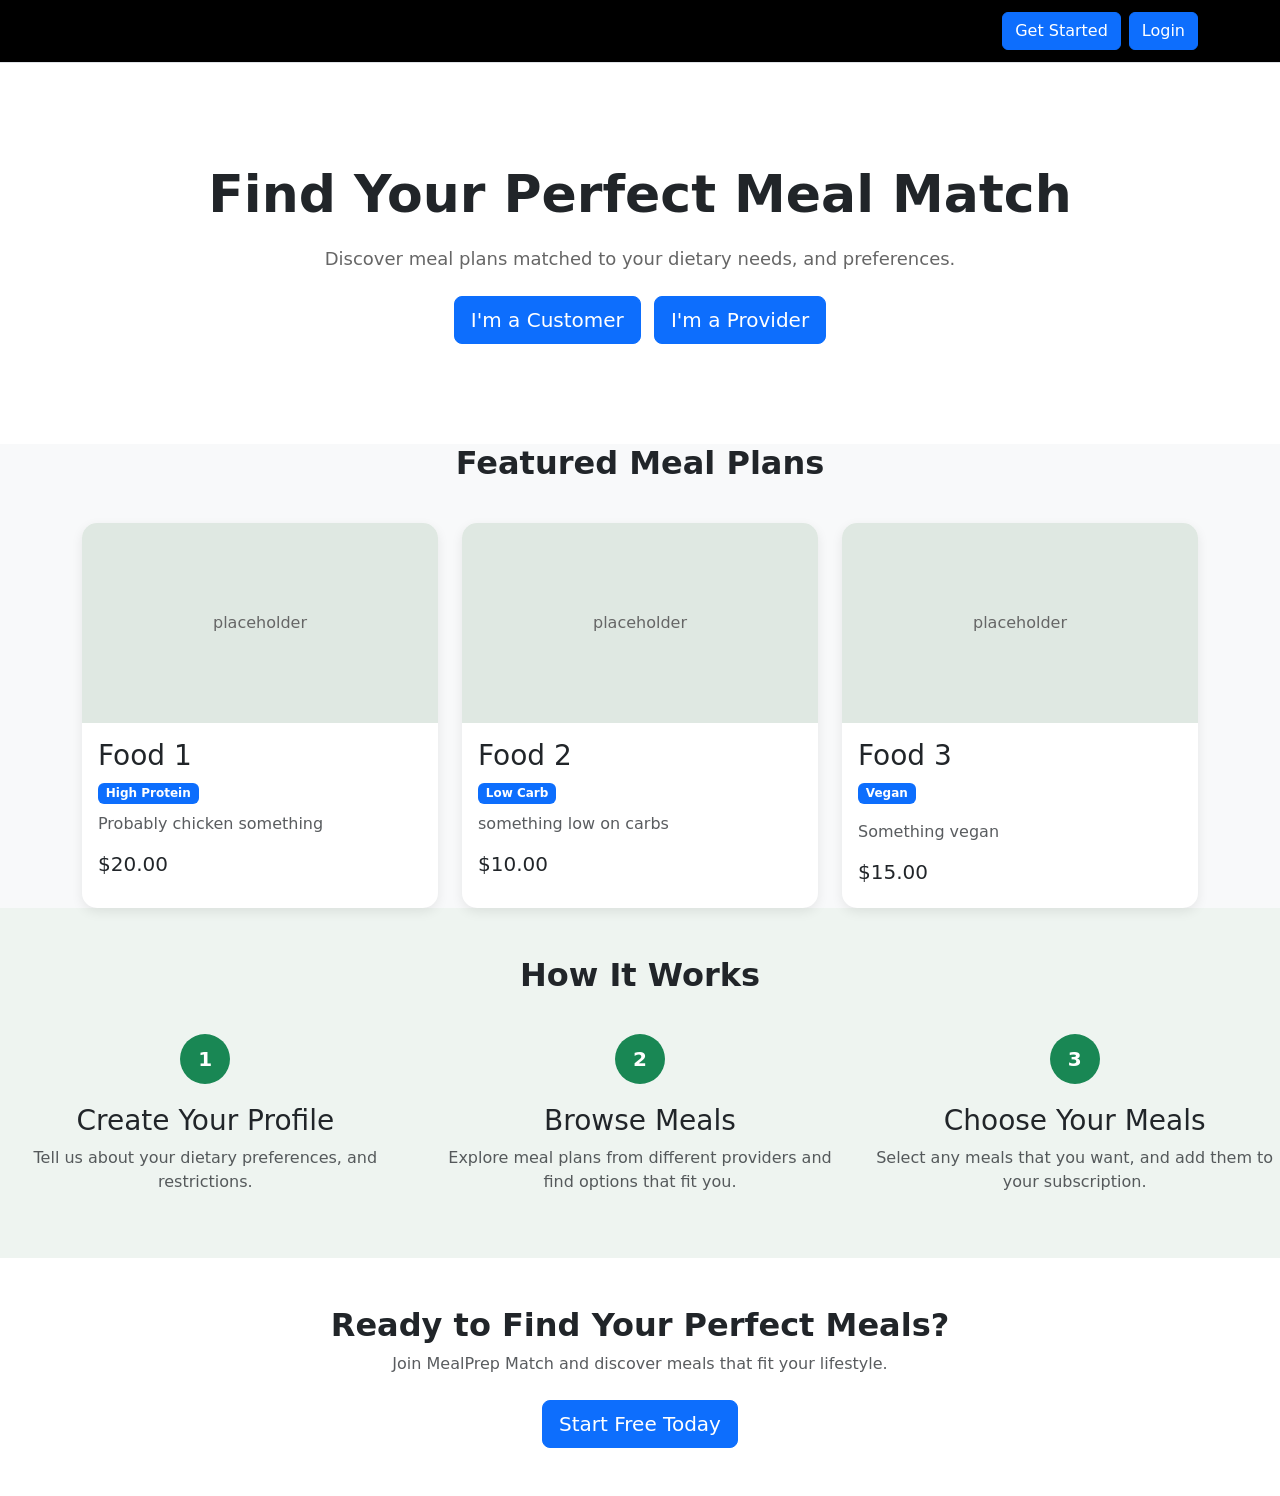
==== high-fidelity-prototype/index.html @ f67bd0d3 "Index.html basically done" ====
<!DOCTYPE html>
<html lang="en">
<head>
    <meta charset="UTF-8">
    <meta name="viewport" content="width=device-width, initial-scale=1.0">

    <title>MealPrep Match</title>

    <link href="https://cdn.jsdelivr.net/npm/bootstrap@5.3.8/dist/css/bootstrap.min.css"
          rel="stylesheet"
          integrity="sha384-sRIl4kxILFvY47J16cr9ZwB07vP4J8+LH7qKQnuqkuIAvNWLzeN8tE5YBujZqJLB"
          crossorigin="anonymous">

    <style>

        body {
            background-color: #f8f9fa;
        }

        .navbar-brand {
            font-weight: bold;
            font-size: 24px;
        }

        .Intro {
            background-color: white;
            padding: 100px 20px;
        }

        .Intro h1 {
            font-size: 52px;
            font-weight: bold;
        }

        .Intro p {
            font-size: 18px;
            color: #666;
            max-width: 650px;
            margin: 20px auto;
        }

        .section-title {
            font-weight: bold;
            margin-bottom: 40px;
        }

        .meal-card {
            border: none;
            border-radius: 15px;
            overflow: hidden;
            box-shadow: 0 4px 12px rgba(0, 0, 0, 0.08);
        }

        .meal-image {
            height: 200px;
            background-color: #dfe8e2;
            display: flex;
            align-items: center;
            justify-content: center;
            color: #666;
        }

        .how-it-works {
            background-color: #eef4f0;
        }

        .step-number {
            width: 50px;
            height: 50px;
            border-radius: 50%;
            background-color: #198754;
            color: white;
            display: flex;
            align-items: center;
            justify-content: center;
            margin: 0 auto 20px;
            font-weight: bold;
            font-size: 20px;
        }

        .bottom-section {
            background-color: white;
        }

        footer {
            background-color: #212529;
            color: white;
        }

    </style>
</head>


<body>

    <nav class="navbar navbar-expand-lg bg-black border-bottom">
        <div class="container">

            <a class="navbar-brand" href="index.html">
                MealPrep Match
            </a>

            <div class="d-flex gap-2">
                <a href="customer/register.html"
                   class="btn btn-primary">
                    Get Started
                </a>

                <a href="login.html"
                   class="btn btn-primary">
                    Login
                </a>
            </div>

        </div>
    </nav>


    <header class="Intro text-center">

        <div class="container">

            <h1>Find Your Perfect Meal Match</h1>

            <p>
                Discover meal plans matched to your dietary needs,
                and preferences.
            </p>

            <div class="mt-4">

                <a href="customer/register.html"
                   class="btn btn-primary btn-lg me-2">
                    I'm a Customer
                </a>

                <a href="provider/register.html"
                   class="btn btn-primary btn-lg">
                    I'm a Provider
                </a>

            </div>

        </div>

    </header>


    <section class="cards">

        <div class="container">

            <h2 class="text-center section-title">
                Featured Meal Plans
            </h2>

            <div class="row g-4">


                <div class="col-md-4">

                    <div class="card meal-card h-100">

                        <div class="meal-image">
                            placeholder
                        </div>

                        <div class="card-body">

                            <h3 class="card-title">
                                Food 1
                            </h3>

                            <span class="badge bg-primary mb-2">
                                High Protein
                            </span>

                            <p class="card-text text-muted">
                                Probably chicken something
                            </p>

                            <h5>$20.00</h5>

                        </div>

                    </div>

                </div>


                <div class="col-md-4">

                    <div class="card meal-card h-100">

                        <div class="meal-image">
                            placeholder
                        </div>

                        <div class="card-body">

                            <h3 class="card-title">
                                Food 2
                            </h3>

                            <span class="badge bg-primary mb-2">
                                Low Carb
                            </span>

                            <p class="card-text text-muted">
                                something low on carbs
                            </p>

                            <h5>$10.00</h5>

                        </div>

                    </div>

                </div>


                <div class="col-md-4">

                    <div class="card meal-card h-100">

                        <div class="meal-image">
                            placeholder
                        </div>

                        <div class="card-body">

                            <h3 class="card-title">
                                Food 3
                            </h3>

                            <span class="badge bg-primary mb-3">
                                Vegan
                            </span>

                            <p class="card-text text-muted">
                                Something vegan
                            </p>

                            <h5>$15.00</h5>

                        </div>

                    </div>

                </div>

            </div>

        </div>

    </section>


    <section class="how-it-works py-5">

        <div class="HIW">

            <h2 class="text-center section-title">
                How It Works
            </h2>

            <div class="row text-center g-4">


                <div class="col-md-4">

                    <div class="step-number">
                        1
                    </div>

                    <h3>Create Your Profile</h3>

                    <p class="text-muted">
                        Tell us about your dietary preferences,
                        and restrictions.
                    </p>

                </div>


                <div class="col-md-4">

                    <div class="step-number">
                        2
                    </div>

                    <h3>Browse Meals</h3>

                    <p class="text-muted">
                        Explore meal plans from different
                        providers and find options that fit you.
                    </p>

                </div>


                <div class="col-md-4">

                    <div class="step-number">
                        3
                    </div>

                    <h3>Choose Your Meals</h3>

                    <p class="text-muted">
                        Select any meals that you want,
                        and add them to your subscription.
                    </p>

                </div>

            </div>

        </div>

    </section>


    <section class="bottom-section py-5 text-center">

        <div class="container">

            <h2 class="fw-bold">
                Ready to Find Your Perfect Meals?
            </h2>

            <p class="text-muted mb-4">
                Join MealPrep Match and discover meals
                that fit your lifestyle.
            </p>

            <a href="customer/register.html"
               class="btn btn-primary btn-lg">
                Start Free Today
            </a>

        </div>

    </section>


</body>
</html>
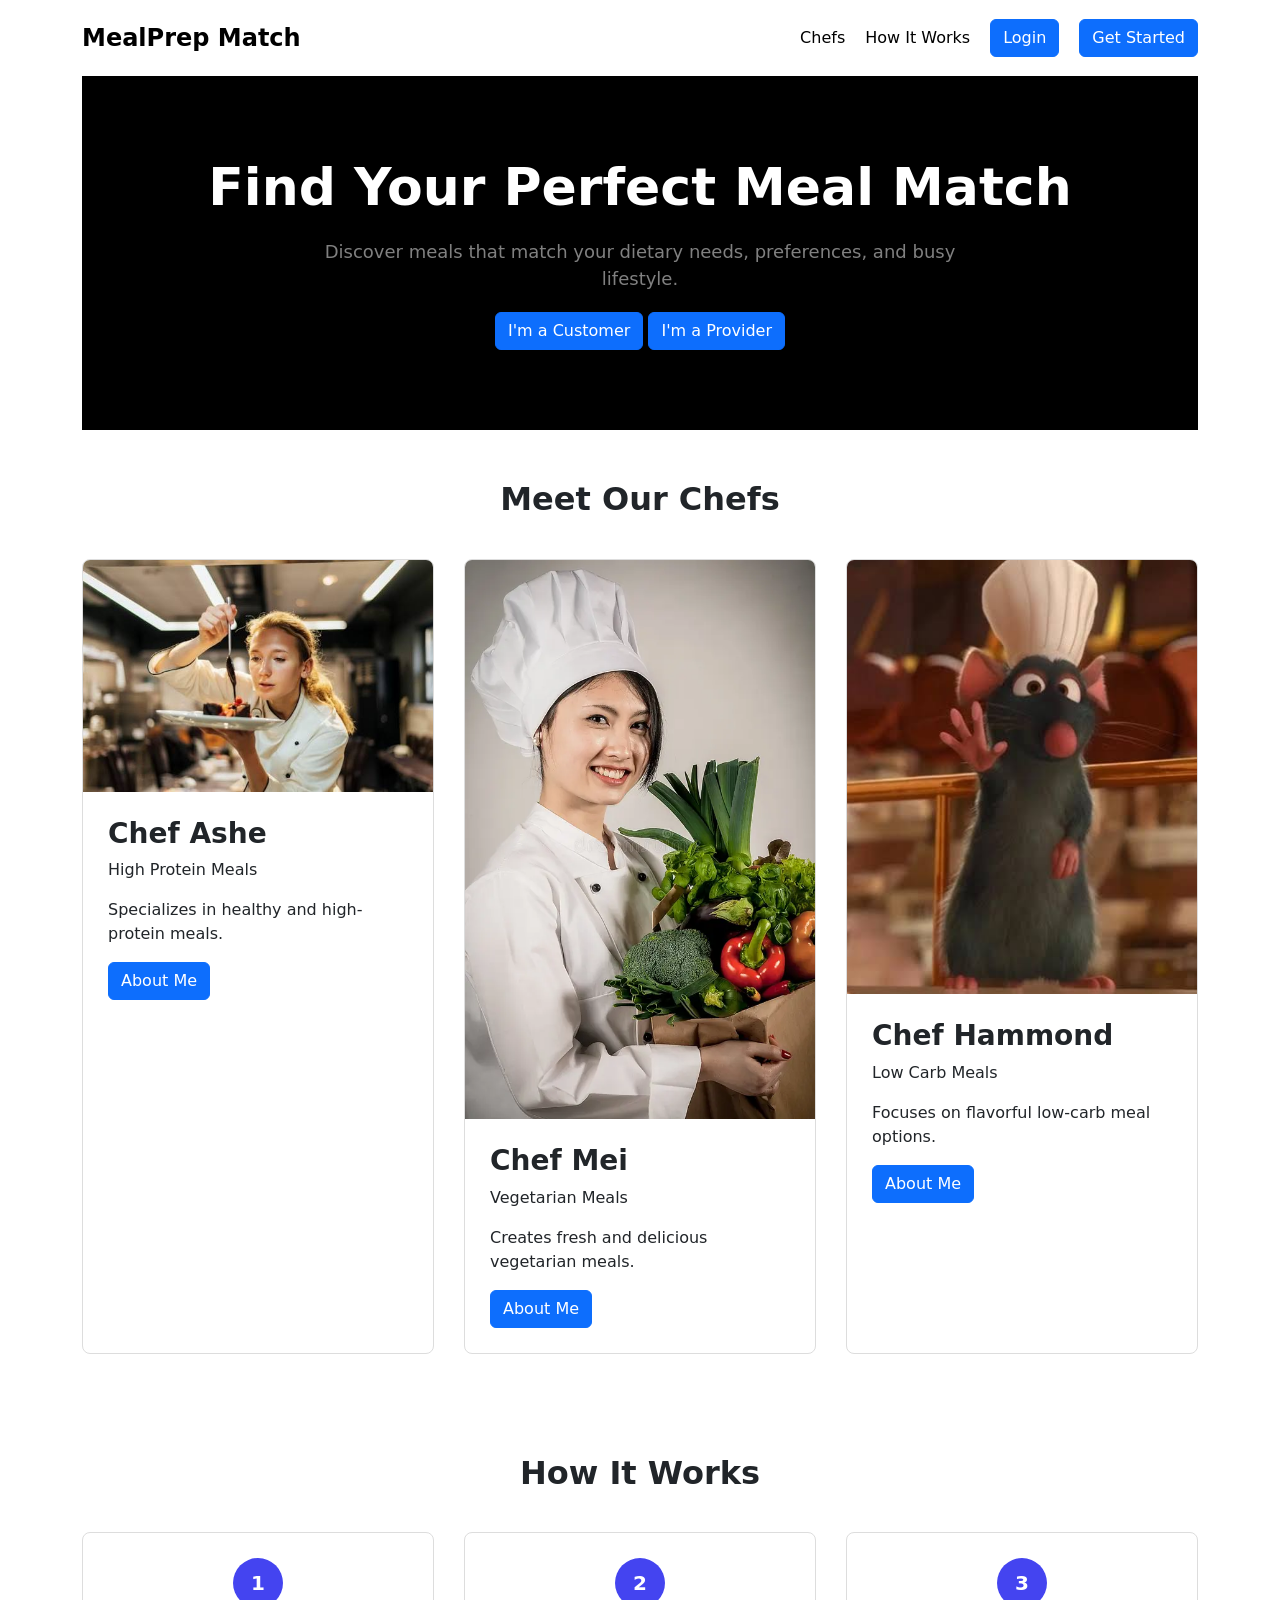
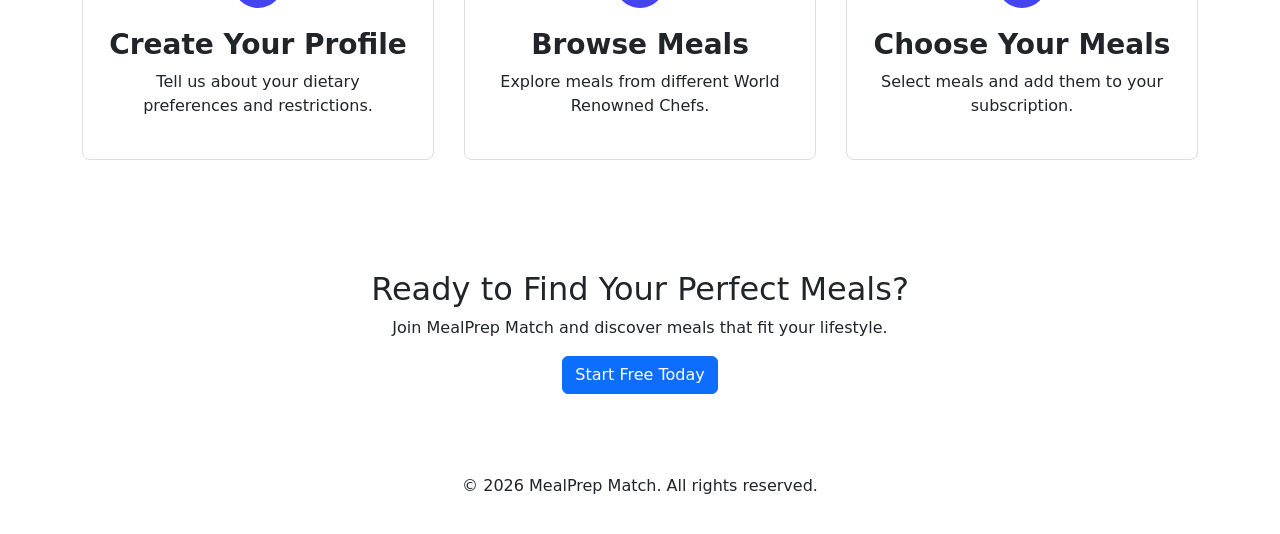
==== commit 908d0fa5: "Index Finished" ====
--- a/high-fidelity-prototype/index.html
+++ b/high-fidelity-prototype/index.html
@@ -1,348 +1,303 @@
 <!DOCTYPE html>
 <html lang="en">
+
 <head>
+
     <meta charset="UTF-8">
     <meta name="viewport" content="width=device-width, initial-scale=1.0">
 
+    <!-- Bootstrap -->
+    <link href="https://cdn.jsdelivr.net/npm/bootstrap@5.0.2/dist/css/bootstrap.min.css" rel="stylesheet">
+
+    <!-- Our CSS -->
+    <link rel="stylesheet" href="styles.css">
+
     <title>MealPrep Match</title>
 
-    <link href="https://cdn.jsdelivr.net/npm/bootstrap@5.3.8/dist/css/bootstrap.min.css"
-          rel="stylesheet"
-          integrity="sha384-sRIl4kxILFvY47J16cr9ZwB07vP4J8+LH7qKQnuqkuIAvNWLzeN8tE5YBujZqJLB"
-          crossorigin="anonymous">
-
-    <style>
-
-        body {
-            background-color: #f8f9fa;
-        }
-
-        .navbar-brand {
-            font-weight: bold;
-            font-size: 24px;
-        }
-
-        .Intro {
-            background-color: white;
-            padding: 100px 20px;
-        }
-
-        .Intro h1 {
-            font-size: 52px;
-            font-weight: bold;
-        }
-
-        .Intro p {
-            font-size: 18px;
-            color: #666;
-            max-width: 650px;
-            margin: 20px auto;
-        }
-
-        .section-title {
-            font-weight: bold;
-            margin-bottom: 40px;
-        }
-
-        .meal-card {
-            border: none;
-            border-radius: 15px;
-            overflow: hidden;
-            box-shadow: 0 4px 12px rgba(0, 0, 0, 0.08);
-        }
-
-        .meal-image {
-            height: 200px;
-            background-color: #dfe8e2;
-            display: flex;
-            align-items: center;
-            justify-content: center;
-            color: #666;
-        }
-
-        .how-it-works {
-            background-color: #eef4f0;
-        }
-
-        .step-number {
-            width: 50px;
-            height: 50px;
-            border-radius: 50%;
-            background-color: #198754;
-            color: white;
-            display: flex;
-            align-items: center;
-            justify-content: center;
-            margin: 0 auto 20px;
-            font-weight: bold;
-            font-size: 20px;
-        }
-
-        .bottom-section {
-            background-color: white;
-        }
-
-        footer {
-            background-color: #212529;
-            color: white;
-        }
-
-    </style>
 </head>
 
-
 <body>
 
-    <nav class="navbar navbar-expand-lg bg-black border-bottom">
-        <div class="container">
-
-            <a class="navbar-brand" href="index.html">
-                MealPrep Match
+    <div class="container">
+
+        <!-- Navigation -->
+
+        <nav>
+
+            <div class="navbar">
+
+                <a href="index.html" class="navbar-brand">
+                    MealPrep Match
+                </a>
+
+                <ul class="nav-links">
+
+                    <li>
+                        <a href="#chefs">
+                            Chefs
+                        </a>
+                    </li>
+
+                    <li>
+                        <a href="#how-it-works">
+                            How It Works
+                        </a>
+                    </li>
+
+                    <li>
+                        <a href="login.html" class="btn btn-primary">
+                            Login
+                        </a>
+                    </li>
+
+                    <li>
+                        <a href="customer/register.html" class="btn btn-primary">
+                            Get Started
+                        </a>
+                    </li>
+
+                </ul>
+
+            </div>
+
+        </nav>
+
+
+        <!-- Introduction -->
+
+        <section class="intro text-center">
+
+            <h1>
+                Find Your Perfect Meal Match
+            </h1>
+
+            <p>
+                Discover meals that match your dietary needs,
+                preferences, and busy lifestyle.
+            </p>
+
+            <a href="customer/register.html" class="btn btn-primary">
+                I'm a Customer
             </a>
 
-            <div class="d-flex gap-2">
-                <a href="customer/register.html"
-                   class="btn btn-primary">
-                    Get Started
-                </a>
-
-                <a href="login.html"
-                   class="btn btn-primary">
-                    Login
-                </a>
+            <a href="provider/register.html" class="btn btn-primary">
+                I'm a Provider
+            </a>
+
+        </section>
+
+
+        <!-- Featured Chefs -->
+
+        <section class="section" id="chefs">
+
+            <h2 class="text-center section-title">
+                Meet Our Chefs
+            </h2>
+
+            <div class="grid grid-3">
+
+                <!-- Chef 1 -->
+
+                <div class="card">
+
+                    <img src="chef1.jpg" class="card-img-top" alt="Chef ">
+
+                    <div class="card-body">
+
+                        <h3>
+                            Chef Ashe
+                        </h3>
+
+                        <p>
+                            High Protein Meals
+                        </p>
+
+                        <p>
+                            Specializes in healthy and high-protein meals.
+                        </p>
+
+                        <a href="AboutMe.html" class="btn btn-primary">
+                            About Me
+                        </a>
+
+                    </div>
+
+                </div>
+
+
+                <!-- Chef 2 -->
+
+                <div class="card">
+
+                    <img src="ChefV.webp" class="card-img-top" alt="Chef Sarah">
+
+                    <div class="card-body">
+
+                        <h3>
+                            Chef Mei
+                        </h3>
+
+                        <p>
+                            Vegetarian Meals
+                        </p>
+
+                        <p>
+                            Creates fresh and delicious vegetarian meals.
+                        </p>
+
+                        <a href="AboutMe.html" class="btn btn-primary">
+                            About Me
+                        </a>
+
+                    </div>
+
+                </div>
+
+
+                <!-- Chef 3 -->
+
+                <div class="card">
+
+                    <img src="remy.jpg" class="card-img-top" alt="Chef Mike">
+
+                    <div class="card-body">
+
+                        <h3>
+                            Chef Hammond
+                        </h3>
+
+                        <p>
+                            Low Carb Meals
+                        </p>
+
+                        <p>
+                            Focuses on flavorful low-carb meal options.
+                        </p>
+
+                        <a href="AboutMe.html" class="btn btn-primary">
+                            About Me
+                        </a>
+
+                    </div>
+
+                </div>
+
             </div>
 
-        </div>
-    </nav>
-
-
-    <header class="Intro text-center">
-
-        <div class="container">
-
-            <h1>Find Your Perfect Meal Match</h1>
-
-            <p>
-                Discover meal plans matched to your dietary needs,
-                and preferences.
-            </p>
-
-            <div class="mt-4">
-
-                <a href="customer/register.html"
-                   class="btn btn-primary btn-lg me-2">
-                    I'm a Customer
-                </a>
-
-                <a href="provider/register.html"
-                   class="btn btn-primary btn-lg">
-                    I'm a Provider
-                </a>
-
-            </div>
-
-        </div>
-
-    </header>
-
-
-    <section class="cards">
-
-        <div class="container">
-
-            <h2 class="text-center section-title">
-                Featured Meal Plans
-            </h2>
-
-            <div class="row g-4">
-
-
-                <div class="col-md-4">
-
-                    <div class="card meal-card h-100">
-
-                        <div class="meal-image">
-                            placeholder
-                        </div>
-
-                        <div class="card-body">
-
-                            <h3 class="card-title">
-                                Food 1
-                            </h3>
-
-                            <span class="badge bg-primary mb-2">
-                                High Protein
-                            </span>
-
-                            <p class="card-text text-muted">
-                                Probably chicken something
-                            </p>
-
-                            <h5>$20.00</h5>
-
-                        </div>
-
-                    </div>
-
-                </div>
-
-
-                <div class="col-md-4">
-
-                    <div class="card meal-card h-100">
-
-                        <div class="meal-image">
-                            placeholder
-                        </div>
-
-                        <div class="card-body">
-
-                            <h3 class="card-title">
-                                Food 2
-                            </h3>
-
-                            <span class="badge bg-primary mb-2">
-                                Low Carb
-                            </span>
-
-                            <p class="card-text text-muted">
-                                something low on carbs
-                            </p>
-
-                            <h5>$10.00</h5>
-
-                        </div>
-
-                    </div>
-
-                </div>
-
-
-                <div class="col-md-4">
-
-                    <div class="card meal-card h-100">
-
-                        <div class="meal-image">
-                            placeholder
-                        </div>
-
-                        <div class="card-body">
-
-                            <h3 class="card-title">
-                                Food 3
-                            </h3>
-
-                            <span class="badge bg-primary mb-3">
-                                Vegan
-                            </span>
-
-                            <p class="card-text text-muted">
-                                Something vegan
-                            </p>
-
-                            <h5>$15.00</h5>
-
-                        </div>
-
-                    </div>
-
-                </div>
-
-            </div>
-
-        </div>
-
-    </section>
-
-
-    <section class="how-it-works py-5">
-
-        <div class="HIW">
+        </section>
+
+
+        <!-- How It Works -->
+
+        <section class="section" id="how-it-works">
 
             <h2 class="text-center section-title">
                 How It Works
             </h2>
 
-            <div class="row text-center g-4">
-
-
-                <div class="col-md-4">
-
-                    <div class="step-number">
-                        1
-                    </div>
-
-                    <h3>Create Your Profile</h3>
-
-                    <p class="text-muted">
-                        Tell us about your dietary preferences,
-                        and restrictions.
-                    </p>
-
-                </div>
-
-
-                <div class="col-md-4">
-
-                    <div class="step-number">
-                        2
-                    </div>
-
-                    <h3>Browse Meals</h3>
-
-                    <p class="text-muted">
-                        Explore meal plans from different
-                        providers and find options that fit you.
-                    </p>
-
-                </div>
-
-
-                <div class="col-md-4">
-
-                    <div class="step-number">
-                        3
-                    </div>
-
-                    <h3>Choose Your Meals</h3>
-
-                    <p class="text-muted">
-                        Select any meals that you want,
-                        and add them to your subscription.
-                    </p>
+            <div class="grid grid-3">
+
+                <div class="card">
+
+                    <div class="card-body text-center">
+
+                        <div class="step-number">
+                            1
+                        </div>
+
+                        <h3>
+                            Create Your Profile
+                        </h3>
+
+                        <p>
+                            Tell us about your dietary preferences
+                            and restrictions.
+                        </p>
+
+                    </div>
+
+                </div>
+
+
+                <div class="card">
+
+                    <div class="card-body text-center">
+
+                        <div class="step-number">
+                            2
+                        </div>
+
+                        <h3>
+                            Browse Meals
+                        </h3>
+
+                        <p>
+                            Explore meals from different World Renowned Chefs.
+                        </p>
+
+                    </div>
+
+                </div>
+
+
+                <div class="card">
+
+                    <div class="card-body text-center">
+
+                        <div class="step-number">
+                            3
+                        </div>
+
+                        <h3>
+                            Choose Your Meals
+                        </h3>
+
+                        <p>
+                            Select meals and add them to your subscription.
+                        </p>
+
+                    </div>
 
                 </div>
 
             </div>
 
-        </div>
-
-    </section>
-
-
-    <section class="bottom-section py-5 text-center">
-
-        <div class="container">
-
-            <h2 class="fw-bold">
+        </section>
+
+
+        <!-- Bottom Section -->
+
+        <section class="bottom-section text-center">
+
+            <h2>
                 Ready to Find Your Perfect Meals?
             </h2>
 
-            <p class="text-muted mb-4">
+            <p>
                 Join MealPrep Match and discover meals
                 that fit your lifestyle.
             </p>
 
-            <a href="customer/register.html"
-               class="btn btn-primary btn-lg">
+            <a href="customer/register.html" class="btn btn-primary">
                 Start Free Today
             </a>
 
-        </div>
-
-    </section>
-
+        </section>
+
+
+        <!-- Footer -->
+
+        <footer>
+
+            <p>
+                &copy; 2026 MealPrep Match. All rights reserved.
+            </p>
+
+        </footer>
+
+    </div>
 
 </body>
+
 </html>
--- a/high-fidelity-prototype/styles.css
+++ b/high-fidelity-prototype/styles.css
@@ -0,0 +1,198 @@
+/* =========================
+   General
+   ========================= */
+
+body {
+    background-color: white;
+    margin: 0;
+}
+
+
+/* =========================
+   Navigation
+   ========================= */
+
+.navbar {
+    display: flex;
+    justify-content: space-between;
+    align-items: center;
+    padding: 15px 0;
+}
+
+.navbar-brand {
+    font-weight: bold;
+    font-size: 24px;
+    text-decoration: none;
+    color: black;
+}
+
+.nav-links {
+    display: flex;
+    align-items: center;
+    gap: 20px;
+    list-style: none;
+    margin: 0;
+    padding: 0;
+}
+
+.nav-links a {
+    text-decoration: none;
+    color: black;
+}
+
+.nav-links .btn {
+    color: white;
+}
+
+
+/* =========================
+   Introduction
+   ========================= */
+
+.intro {
+    background-color: black;
+    padding: 80px 20px;
+}
+
+.intro h1 {
+    font-size: 52px;
+    color: white;
+    font-weight: bold;
+}
+
+.intro p {
+    font-size: 18px;
+    color: gray;
+    max-width: 650px;
+    margin: 20px auto;
+}
+
+
+/* =========================
+   Grid
+   ========================= */
+
+.grid {
+    display: grid;
+    gap: 30px;
+}
+
+.grid-3 {
+    grid-template-columns: repeat(3, 1fr);
+}
+
+
+/* =========================
+   Sections
+   ========================= */
+
+.section {
+    padding: 50px 0;
+}
+
+.section-title {
+    font-weight: bold;
+    margin-bottom: 40px;
+}
+
+
+/* =========================
+   Cards
+   ========================= */
+
+.card {
+    border: 1px solid #ddd;
+    border-radius: 8px;
+    background-color: white;
+    overflow: hidden;
+}
+
+.card-body {
+    padding: 25px;
+}
+
+.card h3 {
+    font-weight: bold;
+}
+
+
+/* =========================
+   Registration Form
+   ========================= */
+
+.form-group {
+    margin-bottom: 20px;
+}
+
+.form-group label {
+    display: block;
+    margin-bottom: 6px;
+    font-weight: bold;
+}
+
+.form-group input,
+.form-group textarea {
+    width: 100%;
+    padding: 10px;
+    border: 1px solid #ccc;
+    border-radius: 5px;
+    box-sizing: border-box;
+}
+
+.form-group textarea {
+    min-height: 100px;
+}
+
+.register-button {
+    display: block;
+    width: 100%;
+    text-align: center;
+    margin-top: 25px;
+}
+
+.login-text {
+    margin-top: 20px;
+}
+
+
+/* =========================
+   How It Works
+   ========================= */
+
+.step-number {
+    width: 50px;
+    height: 50px;
+    border-radius: 50%;
+    background-color: rgb(68, 68, 240);
+    color: white;
+
+    display: flex;
+    align-items: center;
+    justify-content: center;
+
+    margin: 0 auto 20px;
+
+    font-weight: bold;
+    font-size: 20px;
+}
+
+
+/* =========================
+   Bottom Section
+   ========================= */
+
+.bottom-section {
+    padding: 60px 20px;
+    background-color: white;
+}
+
+
+/* =========================
+   Footer
+   ========================= */
+
+footer {
+    text-align: center;
+    padding: 20px;
+    background-color: white;
+}
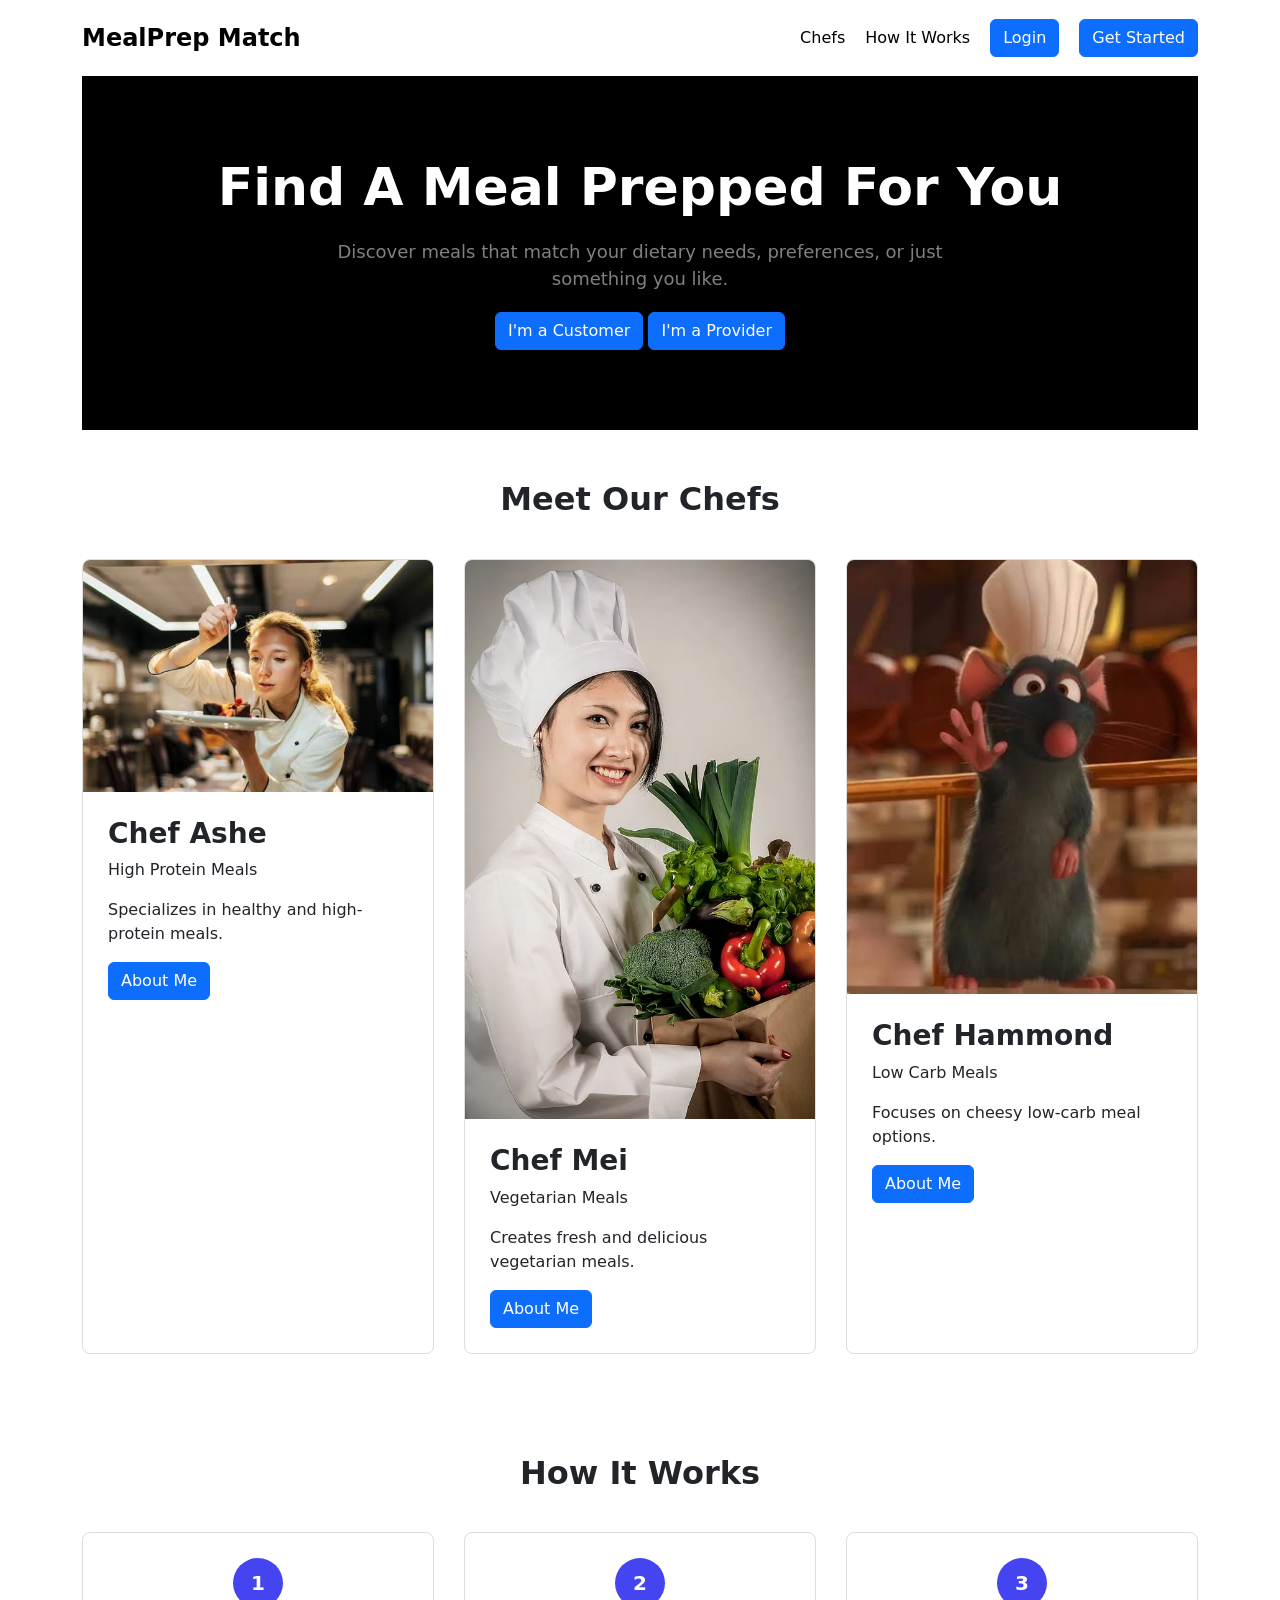
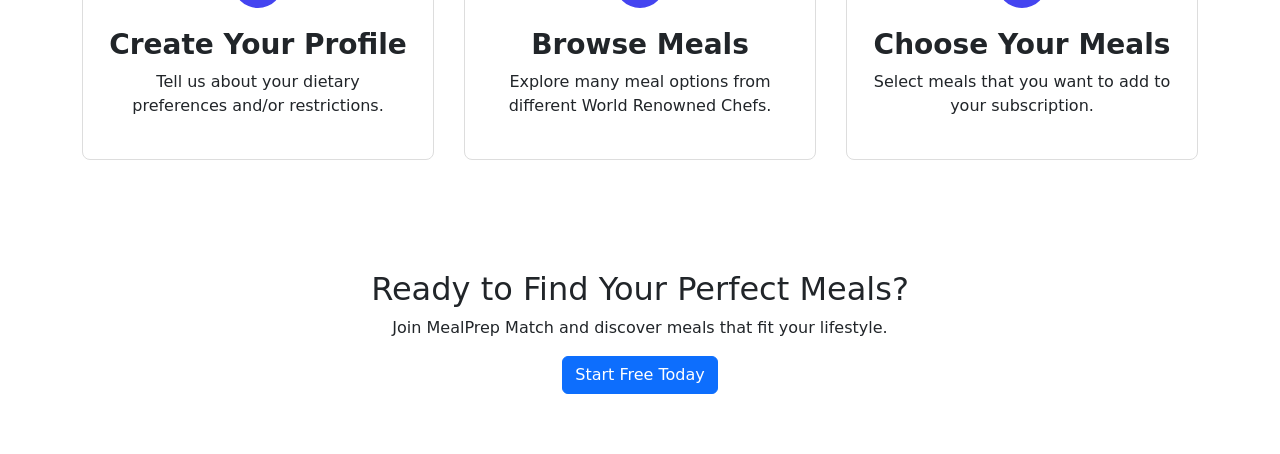
==== commit e6f5f309: "Provider 99% Done" ====
--- a/high-fidelity-prototype/index.html
+++ b/high-fidelity-prototype/index.html
@@ -6,10 +6,8 @@
     <meta charset="UTF-8">
     <meta name="viewport" content="width=device-width, initial-scale=1.0">
 
-    <!-- Bootstrap -->
     <link href="https://cdn.jsdelivr.net/npm/bootstrap@5.0.2/dist/css/bootstrap.min.css" rel="stylesheet">
 
-    <!-- Our CSS -->
     <link rel="stylesheet" href="styles.css">
 
     <title>MealPrep Match</title>
@@ -19,8 +17,6 @@
 <body>
 
     <div class="container">
-
-        <!-- Navigation -->
 
         <nav>
 
@@ -62,18 +58,15 @@
 
         </nav>
 
-
-        <!-- Introduction -->
-
         <section class="intro text-center">
 
             <h1>
-                Find Your Perfect Meal Match
+                Find A Meal Prepped For You
             </h1>
 
             <p>
                 Discover meals that match your dietary needs,
-                preferences, and busy lifestyle.
+                preferences, or just something you like.
             </p>
 
             <a href="customer/register.html" class="btn btn-primary">
@@ -86,9 +79,6 @@
 
         </section>
 
-
-        <!-- Featured Chefs -->
-
         <section class="section" id="chefs">
 
             <h2 class="text-center section-title">
@@ -97,8 +87,6 @@
 
             <div class="grid grid-3">
 
-                <!-- Chef 1 -->
-
                 <div class="card">
 
                     <img src="chef1.jpg" class="card-img-top" alt="Chef ">
@@ -125,60 +113,42 @@
 
                 </div>
 
-
-                <!-- Chef 2 -->
-
-                <div class="card">
-
+                <div class="card">
                     <img src="ChefV.webp" class="card-img-top" alt="Chef Sarah">
 
                     <div class="card-body">
-
                         <h3>
                             Chef Mei
                         </h3>
-
                         <p>
                             Vegetarian Meals
                         </p>
-
                         <p>
                             Creates fresh and delicious vegetarian meals.
                         </p>
-
                         <a href="AboutMe.html" class="btn btn-primary">
                             About Me
                         </a>
-
-                    </div>
-
-                </div>
-
-
-                <!-- Chef 3 -->
-
-                <div class="card">
-
+                    </div>
+
+                </div>
+
+                <div class="card">
                     <img src="remy.jpg" class="card-img-top" alt="Chef Mike">
 
                     <div class="card-body">
-
                         <h3>
                             Chef Hammond
                         </h3>
-
                         <p>
                             Low Carb Meals
                         </p>
-
-                        <p>
-                            Focuses on flavorful low-carb meal options.
-                        </p>
-
+                        <p>
+                            Focuses on cheesy low-carb meal options.
+                        </p>
                         <a href="AboutMe.html" class="btn btn-primary">
                             About Me
                         </a>
-
                     </div>
 
                 </div>
@@ -187,11 +157,7 @@
 
         </section>
 
-
-        <!-- How It Works -->
-
         <section class="section" id="how-it-works">
-
             <h2 class="text-center section-title">
                 How It Works
             </h2>
@@ -205,20 +171,16 @@
                         <div class="step-number">
                             1
                         </div>
-
                         <h3>
                             Create Your Profile
                         </h3>
-
                         <p>
                             Tell us about your dietary preferences
-                            and restrictions.
-                        </p>
-
-                    </div>
-
-                </div>
-
+                            and/or restrictions.
+                        </p>
+                    </div>
+
+                </div>
 
                 <div class="card">
 
@@ -227,19 +189,15 @@
                         <div class="step-number">
                             2
                         </div>
-
                         <h3>
                             Browse Meals
                         </h3>
-
-                        <p>
-                            Explore meals from different World Renowned Chefs.
-                        </p>
-
-                    </div>
-
-                </div>
-
+                        <p>
+                            Explore many meal options from different World Renowned Chefs.
+                        </p>
+                    </div>
+
+                </div>
 
                 <div class="card">
 
@@ -252,11 +210,9 @@
                         <h3>
                             Choose Your Meals
                         </h3>
-
-                        <p>
-                            Select meals and add them to your subscription.
-                        </p>
-
+                        <p>
+                            Select meals that you want to add to your subscription.
+                        </p>
                     </div>
 
                 </div>
@@ -264,9 +220,6 @@
             </div>
 
         </section>
-
-
-        <!-- Bottom Section -->
 
         <section class="bottom-section text-center">
 
@@ -285,17 +238,6 @@
 
         </section>
 
-
-        <!-- Footer -->
-
-        <footer>
-
-            <p>
-                &copy; 2026 MealPrep Match. All rights reserved.
-            </p>
-
-        </footer>
-
     </div>
 
 </body>
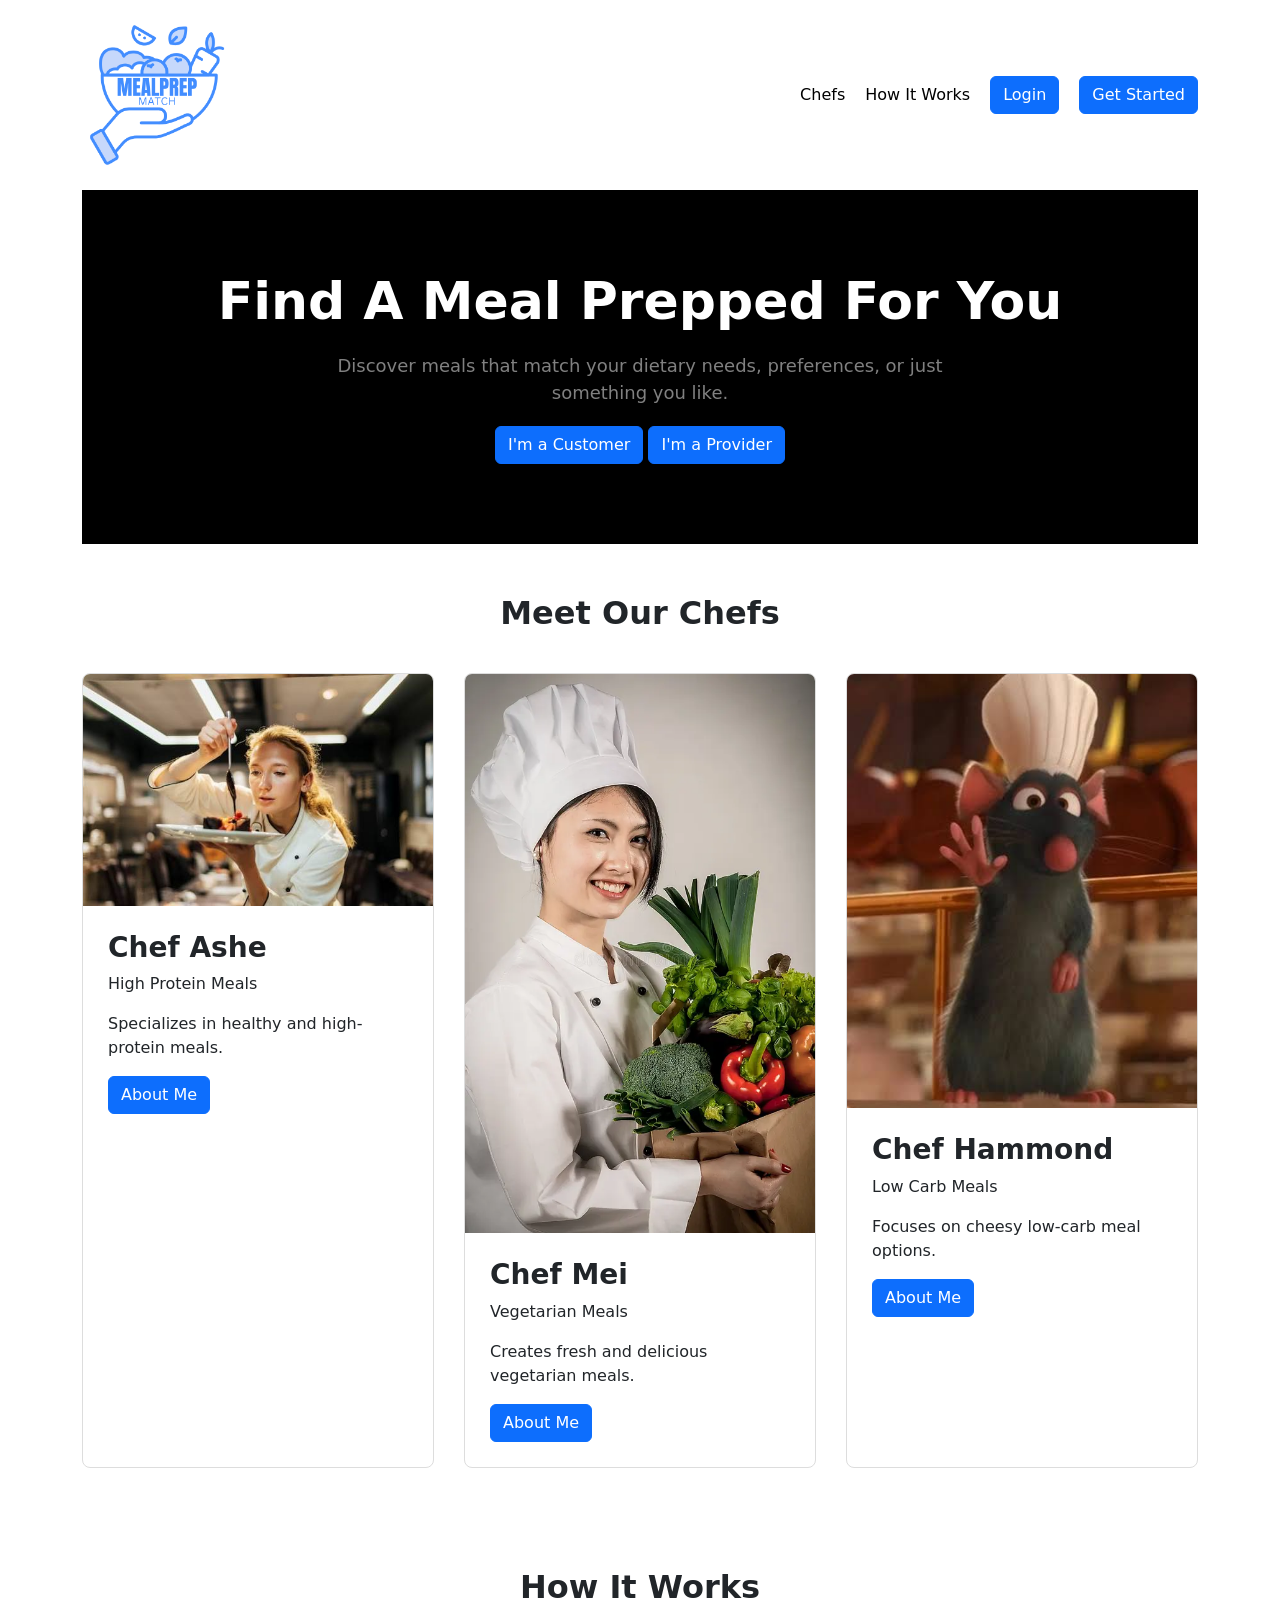
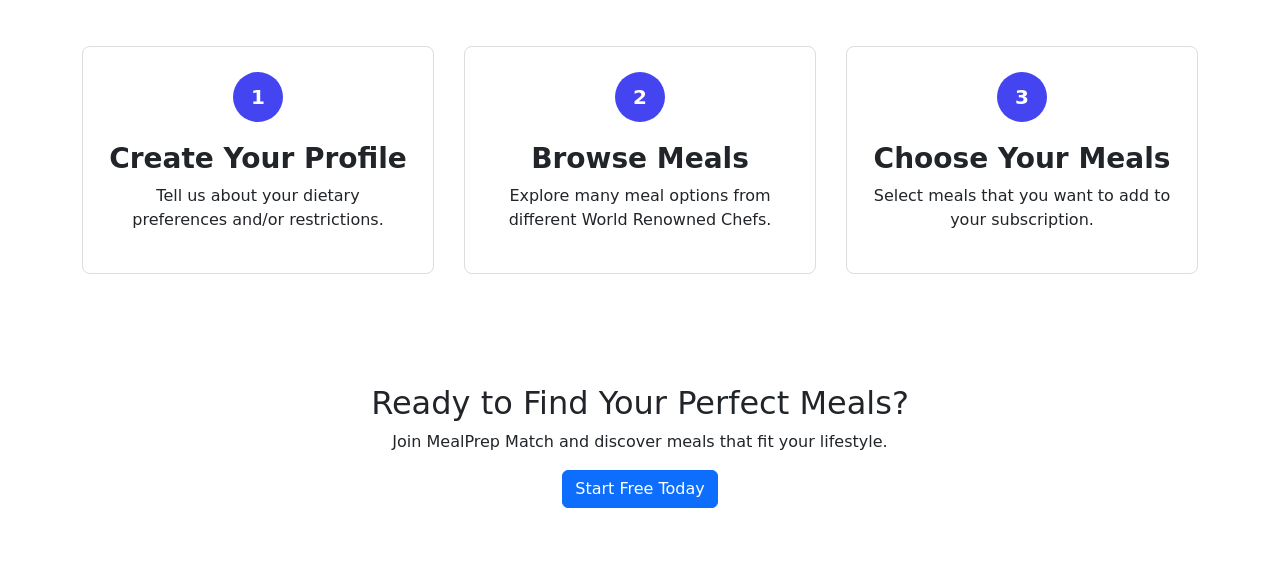
==== commit bf8fac58: "Made my html files and modified Jameson's" ====
--- a/high-fidelity-prototype/index.html
+++ b/high-fidelity-prototype/index.html
@@ -22,9 +22,7 @@
 
             <div class="navbar">
 
-                <a href="index.html" class="navbar-brand">
-                    MealPrep Match
-                </a>
+                <a href="index.html" class="navbar-brand"><img src="MealPrepMatch.png" width="150" height="150"></a>
 
                 <ul class="nav-links">
 
@@ -47,7 +45,7 @@
                     </li>
 
                     <li>
-                        <a href="customer/register.html" class="btn btn-primary">
+                        <a href="../high-fidelity-prototype/Customer/consumerregister.html" class="btn btn-primary">
                             Get Started
                         </a>
                     </li>
@@ -69,11 +67,11 @@
                 preferences, or just something you like.
             </p>
 
-            <a href="customer/register.html" class="btn btn-primary">
+            <a href="../high-fidelity-prototype/Customer/consumerregister.html" class="btn btn-primary">
                 I'm a Customer
             </a>
 
-            <a href="provider/register.html" class="btn btn-primary">
+            <a href="../high-fidelity-prototype/Provider/register.html" class="btn btn-primary">
                 I'm a Provider
             </a>
 
@@ -232,7 +230,7 @@
                 that fit your lifestyle.
             </p>
 
-            <a href="customer/register.html" class="btn btn-primary">
+            <a href="../high-fidelity-prototype/Customer/consumerregister.html" class="btn btn-primary">
                 Start Free Today
             </a>
 
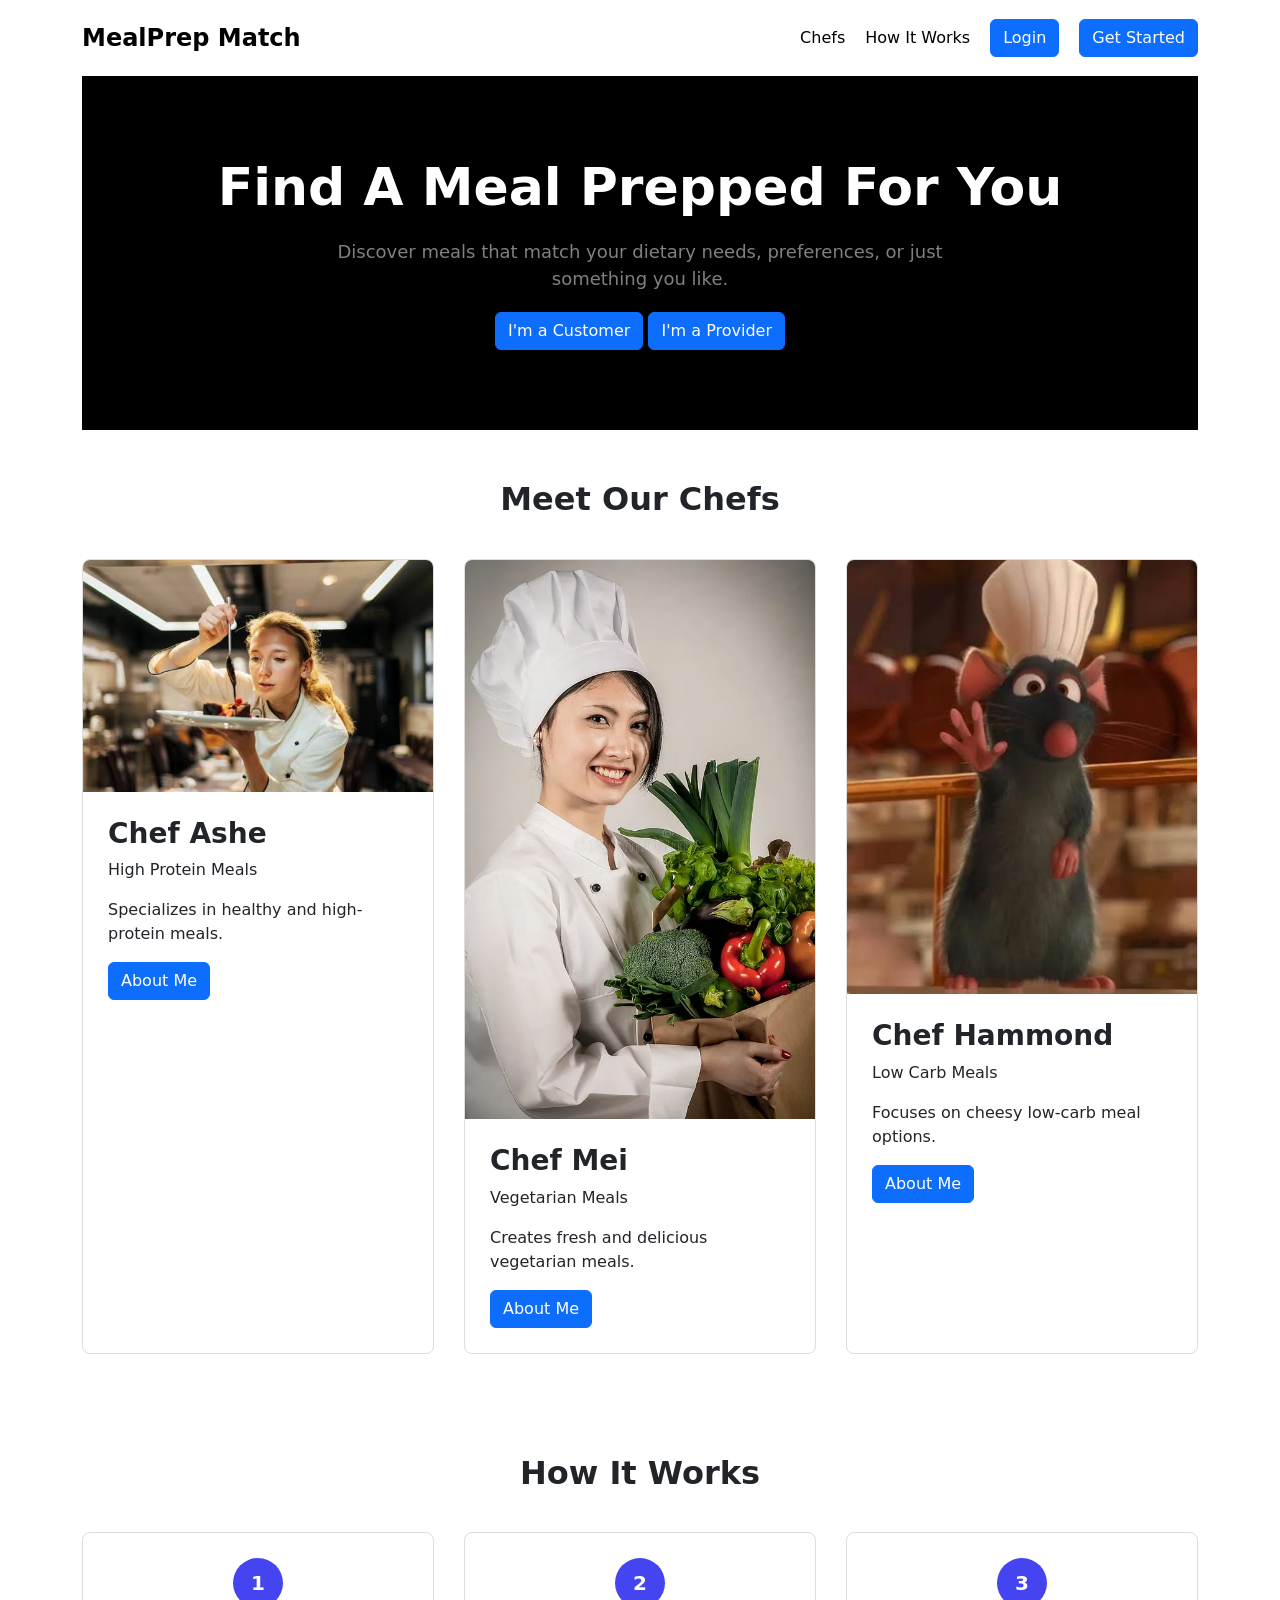
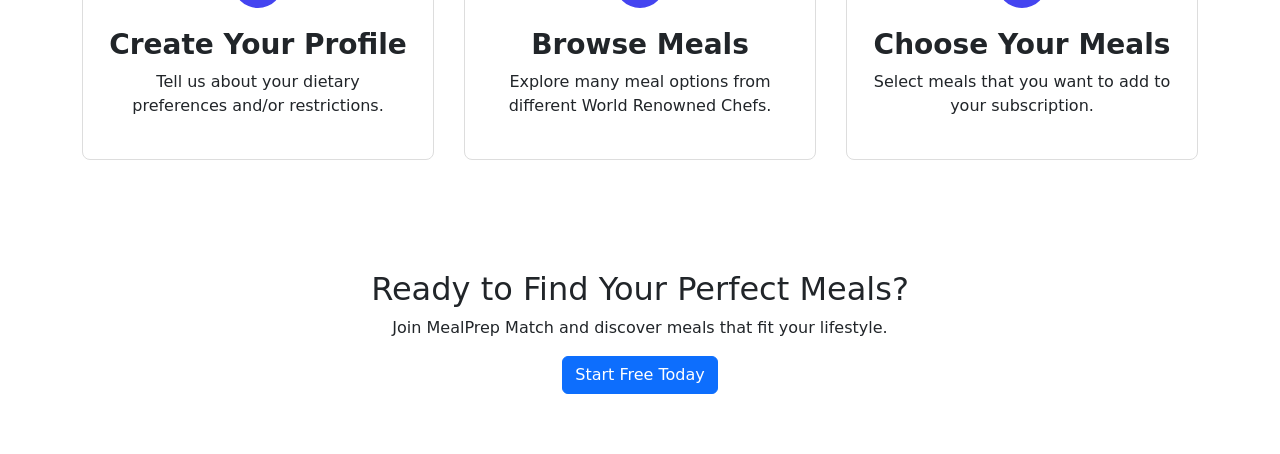
==== commit 6e148a2b: "Merge pull request #15 from JamesonT23/jteeters-milestone2 Jteeters milestone2" ====
--- a/high-fidelity-prototype/index.html
+++ b/high-fidelity-prototype/index.html
@@ -22,7 +22,9 @@
 
             <div class="navbar">
 
-                <a href="index.html" class="navbar-brand"><img src="MealPrepMatch.png" width="150" height="150"></a>
+                <a href="index.html" class="navbar-brand">
+                    MealPrep Match
+                </a>
 
                 <ul class="nav-links">
 
@@ -45,7 +47,7 @@
                     </li>
 
                     <li>
-                        <a href="../high-fidelity-prototype/Customer/consumerregister.html" class="btn btn-primary">
+                        <a href="customer/register.html" class="btn btn-primary">
                             Get Started
                         </a>
                     </li>
@@ -67,11 +69,11 @@
                 preferences, or just something you like.
             </p>
 
-            <a href="../high-fidelity-prototype/Customer/consumerregister.html" class="btn btn-primary">
+            <a href="customer/register.html" class="btn btn-primary">
                 I'm a Customer
             </a>
 
-            <a href="../high-fidelity-prototype/Provider/register.html" class="btn btn-primary">
+            <a href="provider/register.html" class="btn btn-primary">
                 I'm a Provider
             </a>
 
@@ -230,7 +232,7 @@
                 that fit your lifestyle.
             </p>
 
-            <a href="../high-fidelity-prototype/Customer/consumerregister.html" class="btn btn-primary">
+            <a href="customer/register.html" class="btn btn-primary">
                 Start Free Today
             </a>
 
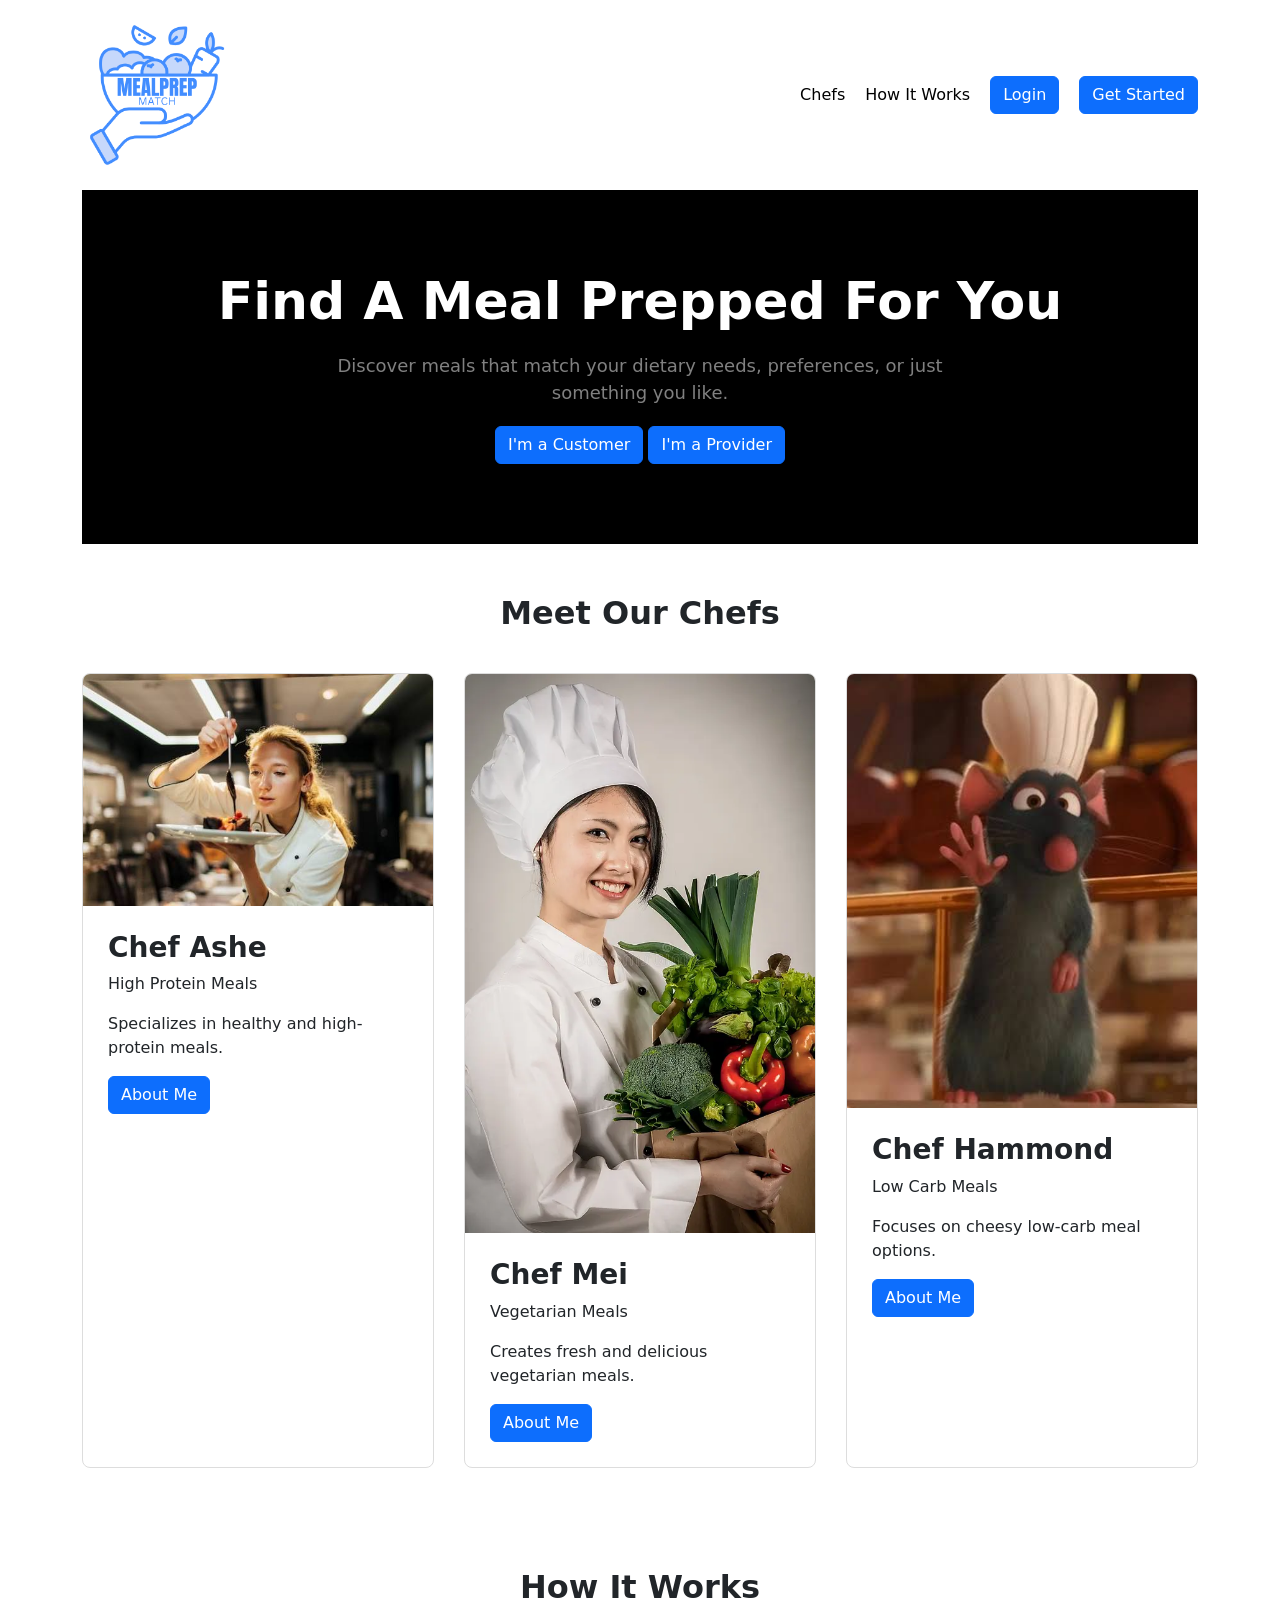
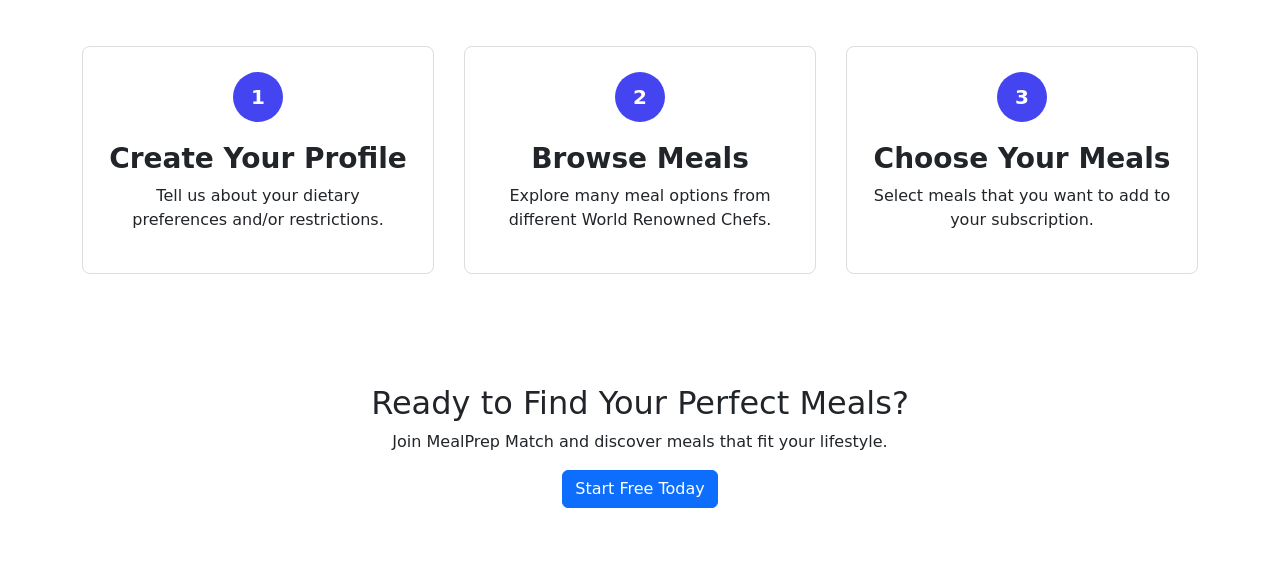
==== commit 6d6ecd04: "Merge pull request #16 from JamesonT23/dson-milestone2 Made my html files and modified Jameson's" ====
--- a/high-fidelity-prototype/index.html
+++ b/high-fidelity-prototype/index.html
@@ -22,9 +22,7 @@
 
             <div class="navbar">
 
-                <a href="index.html" class="navbar-brand">
-                    MealPrep Match
-                </a>
+                <a href="index.html" class="navbar-brand"><img src="MealPrepMatch.png" width="150" height="150"></a>
 
                 <ul class="nav-links">
 
@@ -47,7 +45,7 @@
                     </li>
 
                     <li>
-                        <a href="customer/register.html" class="btn btn-primary">
+                        <a href="../high-fidelity-prototype/Customer/consumerregister.html" class="btn btn-primary">
                             Get Started
                         </a>
                     </li>
@@ -69,11 +67,11 @@
                 preferences, or just something you like.
             </p>
 
-            <a href="customer/register.html" class="btn btn-primary">
+            <a href="../high-fidelity-prototype/Customer/consumerregister.html" class="btn btn-primary">
                 I'm a Customer
             </a>
 
-            <a href="provider/register.html" class="btn btn-primary">
+            <a href="../high-fidelity-prototype/Provider/register.html" class="btn btn-primary">
                 I'm a Provider
             </a>
 
@@ -232,7 +230,7 @@
                 that fit your lifestyle.
             </p>
 
-            <a href="customer/register.html" class="btn btn-primary">
+            <a href="../high-fidelity-prototype/Customer/consumerregister.html" class="btn btn-primary">
                 Start Free Today
             </a>
 
